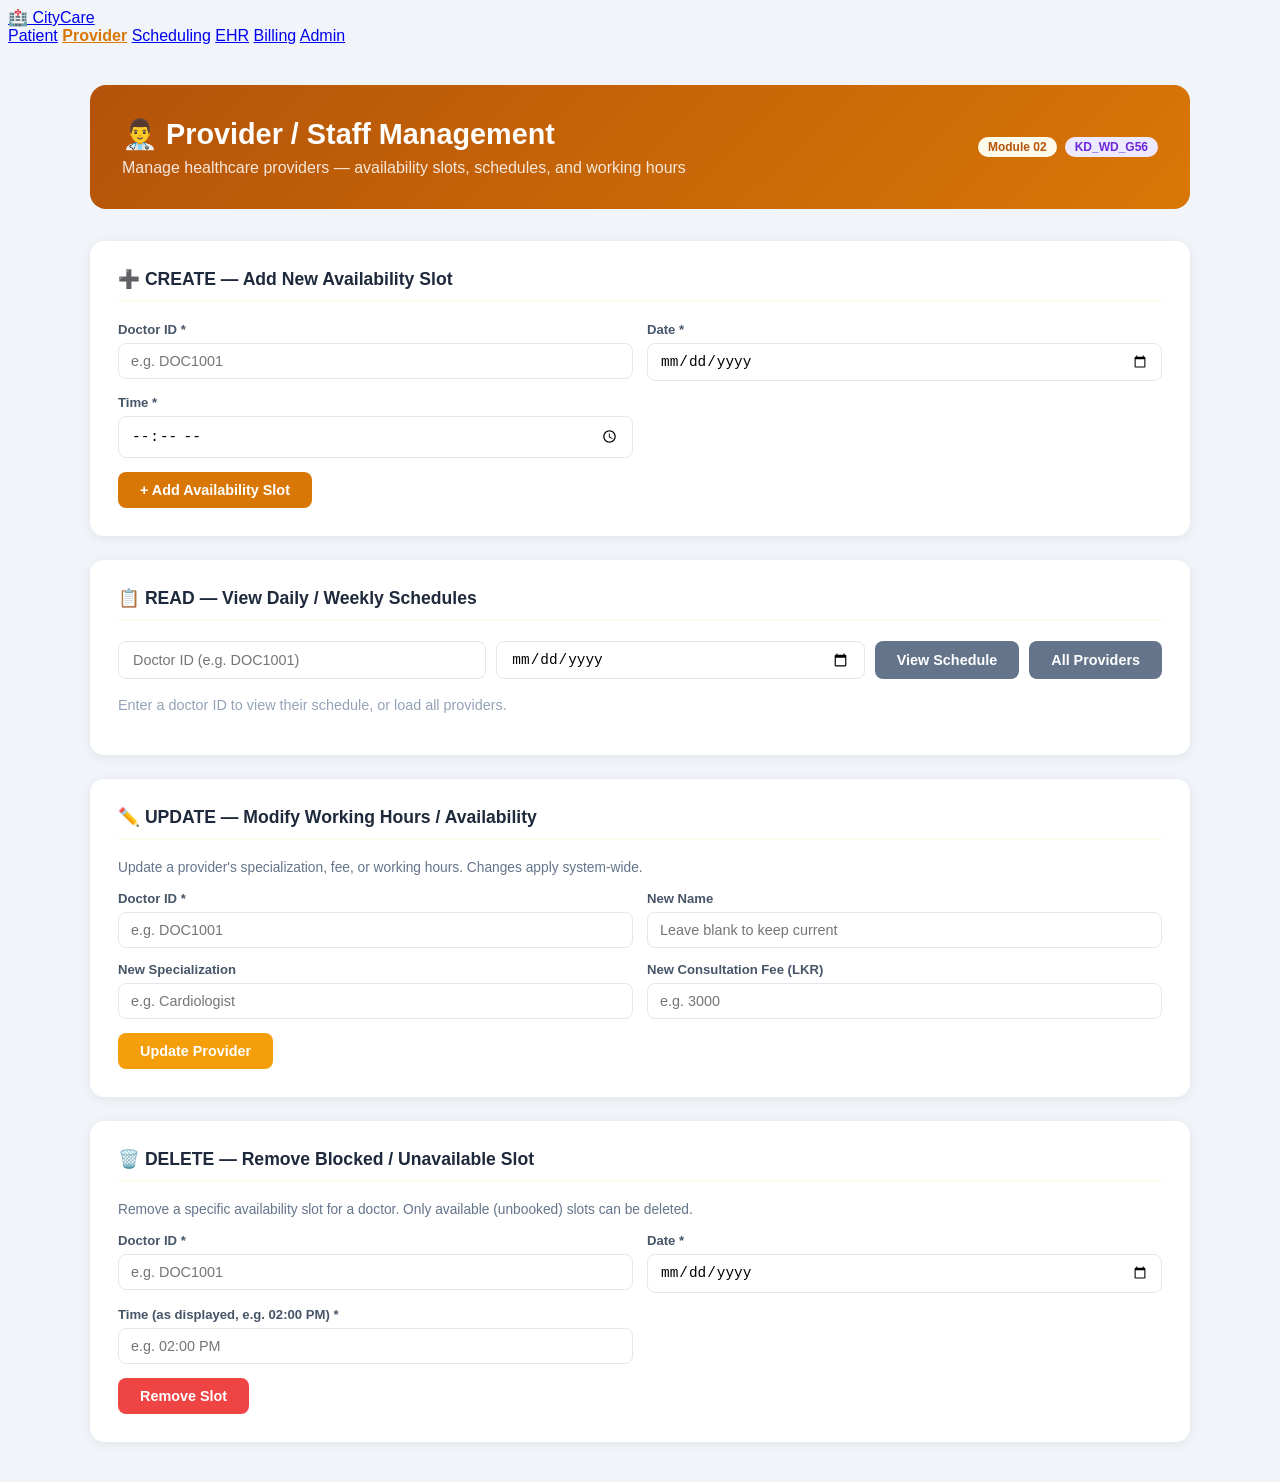
==== provider.html @ 3f436271 "Provider Management" ====
<!DOCTYPE html>
<html lang="en">
<head>
<meta charset="UTF-8">
<meta name="viewport" content="width=device-width, initial-scale=1.0">
<title>Provider / Staff Management | CityCare Hospital</title>
<link rel="stylesheet" href="style.css">
<style>
  body{background:#f1f5f9;font-family:'Inter',sans-serif;}
  .prov-container{max-width:1100px;margin:40px auto;padding:0 20px;}
  .page-header{background:linear-gradient(135deg,#b45309,#d97706);color:#fff;border-radius:16px;padding:32px;margin-bottom:32px;}
  .page-header h1{margin:0 0 8px;font-size:1.8rem;}
  .page-header p{margin:0;opacity:.85;}
  .card{background:#fff;border-radius:14px;padding:28px;margin-bottom:24px;box-shadow:0 2px 12px rgba(0,0,0,.07);}
  .card h2{font-size:1.1rem;font-weight:700;color:#1e293b;margin:0 0 20px;border-bottom:2px solid #fffbeb;padding-bottom:10px;}
  .form-row{display:grid;grid-template-columns:1fr 1fr;gap:14px;margin-bottom:14px;}
  .form-group{display:flex;flex-direction:column;gap:6px;}
  .form-group label{font-size:.82rem;font-weight:600;color:#475569;}
  .form-group input,.form-group select{border:1.5px solid #e2e8f0;border-radius:8px;padding:9px 12px;font-size:.9rem;outline:none;transition:border-color .2s;}
  .form-group input:focus,.form-group select:focus{border-color:#d97706;}
  .btn{padding:10px 22px;border:none;border-radius:8px;cursor:pointer;font-weight:600;font-size:.9rem;transition:all .2s;}
  .btn-primary{background:#d97706;color:#fff;}.btn-primary:hover{background:#b45309;}
  .btn-warning{background:#f59e0b;color:#fff;}.btn-warning:hover{background:#d97706;}
  .btn-danger{background:#ef4444;color:#fff;}.btn-danger:hover{background:#dc2626;}
  .btn-secondary{background:#64748b;color:#fff;}.btn-secondary:hover{background:#475569;}
  .msg{padding:10px 16px;border-radius:8px;margin-top:12px;font-size:.88rem;display:none;}
  .msg.success{background:#fffbeb;color:#92400e;border:1px solid #fde68a;display:block;}
  .msg.error{background:#fee2e2;color:#991b1b;border:1px solid #fecaca;display:block;}
  .provider-grid{display:grid;grid-template-columns:repeat(auto-fill,minmax(280px,1fr));gap:20px;margin-top:16px;}
  .provider-card{background:#fffbeb;border:1.5px solid #fde68a;border-radius:12px;padding:20px;transition:transform .2s;}
  .provider-card:hover{transform:translateY(-2px);box-shadow:0 4px 16px rgba(0,0,0,.1);}
  .provider-avatar{width:60px;height:60px;border-radius:50%;object-fit:cover;background:#fde68a;display:flex;align-items:center;justify-content:center;font-size:1.6rem;margin-bottom:12px;}
  .provider-name{font-weight:700;font-size:1rem;color:#1e293b;margin-bottom:4px;}
  .provider-spec{font-size:.84rem;color:#92400e;margin-bottom:4px;}
  .provider-fee{font-size:.84rem;color:#475569;}
  .provider-id{font-size:.74rem;color:#94a3b8;margin-top:6px;font-family:monospace;}
  .slot-table{width:100%;border-collapse:collapse;font-size:.86rem;}
  .slot-table th{background:#fffbeb;color:#b45309;font-weight:700;padding:10px 12px;text-align:left;}
  .slot-table td{padding:10px 12px;border-bottom:1px solid #f1f5f9;}
  .badge{display:inline-block;padding:2px 8px;border-radius:20px;font-size:.74rem;font-weight:700;}
  .badge-avail{background:#dcfce7;color:#166534;}
  .search-bar{display:flex;gap:10px;margin-bottom:18px;flex-wrap:wrap;}
  .search-bar input{flex:1;min-width:200px;border:1.5px solid #e2e8f0;border-radius:8px;padding:9px 14px;font-size:.9rem;outline:none;}
  .search-bar input:focus{border-color:#d97706;}
  .module-badge{background:#fffbeb;color:#b45309;font-size:.75rem;font-weight:700;padding:3px 10px;border-radius:20px;}
  .group-badge{background:#ede9fe;color:#6d28d9;font-size:.75rem;font-weight:700;padding:3px 10px;border-radius:20px;}
  @media(max-width:640px){.form-row{grid-template-columns:1fr;}}
</style>
</head>
<body>
<nav class="glass-nav">
  <div class="nav-container">
    <a class="nav-brand" href="index.html">🏥 CityCare</a>
    <div class="nav-links">
      <a href="patient.html">Patient</a>
      <a href="provider.html" style="color:#d97706;font-weight:700;">Provider</a>
      <a href="scheduling.html">Scheduling</a>
      <a href="ehr.html">EHR</a>
      <a href="billing.html">Billing</a>
      <a href="admin.html">Admin</a>
    </div>
  </div>
</nav>

<div class="prov-container">
  <div class="page-header">
    <div style="display:flex;align-items:center;gap:14px;flex-wrap:wrap;">
      <div>
        <h1>👨‍⚕️ Provider / Staff Management</h1>
        <p>Manage healthcare providers — availability slots, schedules, and working hours</p>
      </div>
      <div style="margin-left:auto;display:flex;gap:8px;flex-wrap:wrap;">
        <span class="module-badge">Module 02</span>
        <span class="group-badge">KD_WD_G56</span>
      </div>
    </div>
  </div>

  <!-- CREATE -->
  <div class="card">
    <h2>➕ CREATE — Add New Availability Slot</h2>
    <div class="form-row">
      <div class="form-group">
        <label>Doctor ID *</label>
        <input id="slot-docId" type="text" placeholder="e.g. DOC1001">
      </div>
      <div class="form-group">
        <label>Date *</label>
        <input id="slot-date" type="date">
      </div>
    </div>
    <div class="form-row">
      <div class="form-group">
        <label>Time *</label>
        <input id="slot-time" type="time">
      </div>
    </div>
    <button class="btn btn-primary" onclick="addSlot()">+ Add Availability Slot</button>
    <div id="create-msg" class="msg"></div>
  </div>

  <!-- READ -->
  <div class="card">
    <h2>📋 READ — View Daily / Weekly Schedules</h2>
    <div class="search-bar">
      <input id="search-docId" type="text" placeholder="Doctor ID (e.g. DOC1001)">
      <input id="search-date" type="date" placeholder="Filter by date">
      <button class="btn btn-secondary" onclick="loadSchedule()">View Schedule</button>
      <button class="btn btn-secondary" onclick="loadAllProviders()">All Providers</button>
    </div>
    <div id="schedule-container">
      <p style="color:#94a3b8;font-size:.9rem;">Enter a doctor ID to view their schedule, or load all providers.</p>
    </div>
  </div>

  <!-- UPDATE -->
  <div class="card">
    <h2>✏️ UPDATE — Modify Working Hours / Availability</h2>
    <p style="font-size:.86rem;color:#64748b;margin-bottom:16px;">Update a provider's specialization, fee, or working hours. Changes apply system-wide.</p>
    <div class="form-row">
      <div class="form-group">
        <label>Doctor ID *</label>
        <input id="upd-docId" type="text" placeholder="e.g. DOC1001">
      </div>
      <div class="form-group">
        <label>New Name</label>
        <input id="upd-name" type="text" placeholder="Leave blank to keep current">
      </div>
    </div>
    <div class="form-row">
      <div class="form-group">
        <label>New Specialization</label>
        <input id="upd-spec" type="text" placeholder="e.g. Cardiologist">
      </div>
      <div class="form-group">
        <label>New Consultation Fee (LKR)</label>
        <input id="upd-fee" type="number" min="0" placeholder="e.g. 3000">
      </div>
    </div>
    <button class="btn btn-warning" onclick="updateProvider()">Update Provider</button>
    <div id="update-msg" class="msg"></div>
  </div>

  <!-- DELETE -->
  <div class="card">
    <h2>🗑️ DELETE — Remove Blocked / Unavailable Slot</h2>
    <p style="font-size:.86rem;color:#64748b;margin-bottom:16px;">Remove a specific availability slot for a doctor. Only available (unbooked) slots can be deleted.</p>
    <div class="form-row">
      <div class="form-group">
        <label>Doctor ID *</label>
        <input id="del-docId" type="text" placeholder="e.g. DOC1001">
      </div>
      <div class="form-group">
        <label>Date *</label>
        <input id="del-date" type="date">
      </div>
    </div>
    <div class="form-row">
      <div class="form-group">
        <label>Time (as displayed, e.g. 02:00 PM) *</label>
        <input id="del-time" type="text" placeholder="e.g. 02:00 PM">
      </div>
    </div>
    <button class="btn btn-danger" onclick="deleteSlot()">Remove Slot</button>
    <div id="delete-msg" class="msg"></div>
  </div>
</div>

<script>
function showMsg(id, text, ok) {
  const el = document.getElementById(id);
  el.textContent = text;
  el.className = 'msg ' + (ok ? 'success' : 'error');
}
function fmt(t) {
  if (!t) return '';
  const [h, m] = t.split(':');
  const hr = parseInt(h);
  return `${hr > 12 ? hr - 12 : hr || 12}:${m} ${hr >= 12 ? 'PM' : 'AM'}`;
}
async function addSlot() {
  const docId = document.getElementById('slot-docId').value.trim();
  const date  = document.getElementById('slot-date').value;
  const time  = fmt(document.getElementById('slot-time').value);
  if (!docId || !date || !time) { showMsg('create-msg','All fields are required.', false); return; }
  const r = await fetch('/api/slots/add', { method:'POST', headers:{'Content-Type':'application/json'}, body:JSON.stringify({docId, date, time}) });
  const d = await r.json();
  showMsg('create-msg', d.message||(d.success?`Slot added: ${docId} on ${date} at ${time}`:'Failed.'), d.success === true);
}
async function loadSchedule() {
  const docId = document.getElementById('search-docId').value.trim();
  if (!docId) { document.getElementById('schedule-container').innerHTML='<p style="color:red;font-size:.9rem;">Enter a Doctor ID.</p>'; return; }
  const r = await fetch(`/api/slots/doctor/${docId}`);
  const d = await r.json();
  const slots = Array.isArray(d) ? d : (d.slots||[]);
  const fd = document.getElementById('search-date').value;
  renderSlots(fd ? slots.filter(s=>(s.date || '').includes(fd)) : slots);
}
async function loadAllProviders() {
  const r = await fetch('/api/providers/all');
  const d = await r.json();
  const c = document.getElementById('schedule-container');
  const providers = Array.isArray(d) ? d : [];
  if (!providers.length) { c.innerHTML='<p style="color:#94a3b8;font-size:.9rem;">No providers found.</p>'; return; }
  c.innerHTML = `<div class="provider-grid">${providers.map(p=>`
    <div class="provider-card">
      ${p.photo ? `<img class="provider-avatar" src="${p.photo}" alt="${p.name}" style="width:60px;height:60px;border-radius:50%;object-fit:cover;">` : `<div class="provider-avatar">👨‍⚕️</div>`}
      <div class="provider-name">${p.name||p.id}</div>
      <div class="provider-spec">${p.specialization||'-'}</div>
      <div class="provider-fee">Fee: LKR ${p.fee||'-'}</div>
      <div class="provider-id">${p.id||'-'}</div>
    </div>`).join('')}</div>`;
}
function renderSlots(slots) {
  const c = document.getElementById('schedule-container');
  if (!slots.length) { c.innerHTML='<p style="color:#94a3b8;font-size:.9rem;">No slots found.</p>'; return; }
  c.innerHTML=`<table class="slot-table">
    <thead><tr><th>Doctor ID</th><th>Date</th><th>Time</th><th>Status</th></tr></thead>
    <tbody>${slots.map(s=>`<tr>
      <td><b>${s.doctorId || '-'}</b></td><td>${s.date || '-'}</td><td>${s.time || '-'}</td>
      <td><span class="badge badge-avail">${s.status || 'AVAILABLE'}</span></td>
    </tr>`).join('')}</tbody>
  </table>`;
}
async function updateProvider() {
  const id = document.getElementById('upd-docId').value.trim();
  if (!id) { showMsg('update-msg','Doctor ID is required.', false); return; }
  const body = {};
  const name = document.getElementById('upd-name').value.trim();
  const spec = document.getElementById('upd-spec').value.trim();
  const fee  = document.getElementById('upd-fee').value.trim();
  if (name) body.name = name;
  if (spec) body.specialization = spec;
  if (fee)  body.fee = fee;
  const r = await fetch(`/api/providers/update/${id}`, { method:'PUT', headers:{'Content-Type':'application/json'}, body:JSON.stringify(body) });
  const d = await r.json();
  showMsg('update-msg', d.message||(d.success?'Provider updated.':'Update failed.'), d.success === true);
}
async function deleteSlot() {
  const docId = document.getElementById('del-docId').value.trim();
  const date  = document.getElementById('del-date').value;
  const time  = document.getElementById('del-time').value.trim();
  if (!docId || !date || !time) { showMsg('delete-msg','All fields are required.', false); return; }
  if (!confirm(`Remove slot for ${docId} on ${date} at ${time}?`)) return;
  const r = await fetch('/api/slots/delete', { method:'DELETE', headers:{'Content-Type':'application/json'}, body:JSON.stringify({docId, date, time}) });
  const d = await r.json();
  showMsg('delete-msg', d.message||(d.success?'Slot removed.':'Failed.'), d.success === true);
}
</script>
</body>
</html>
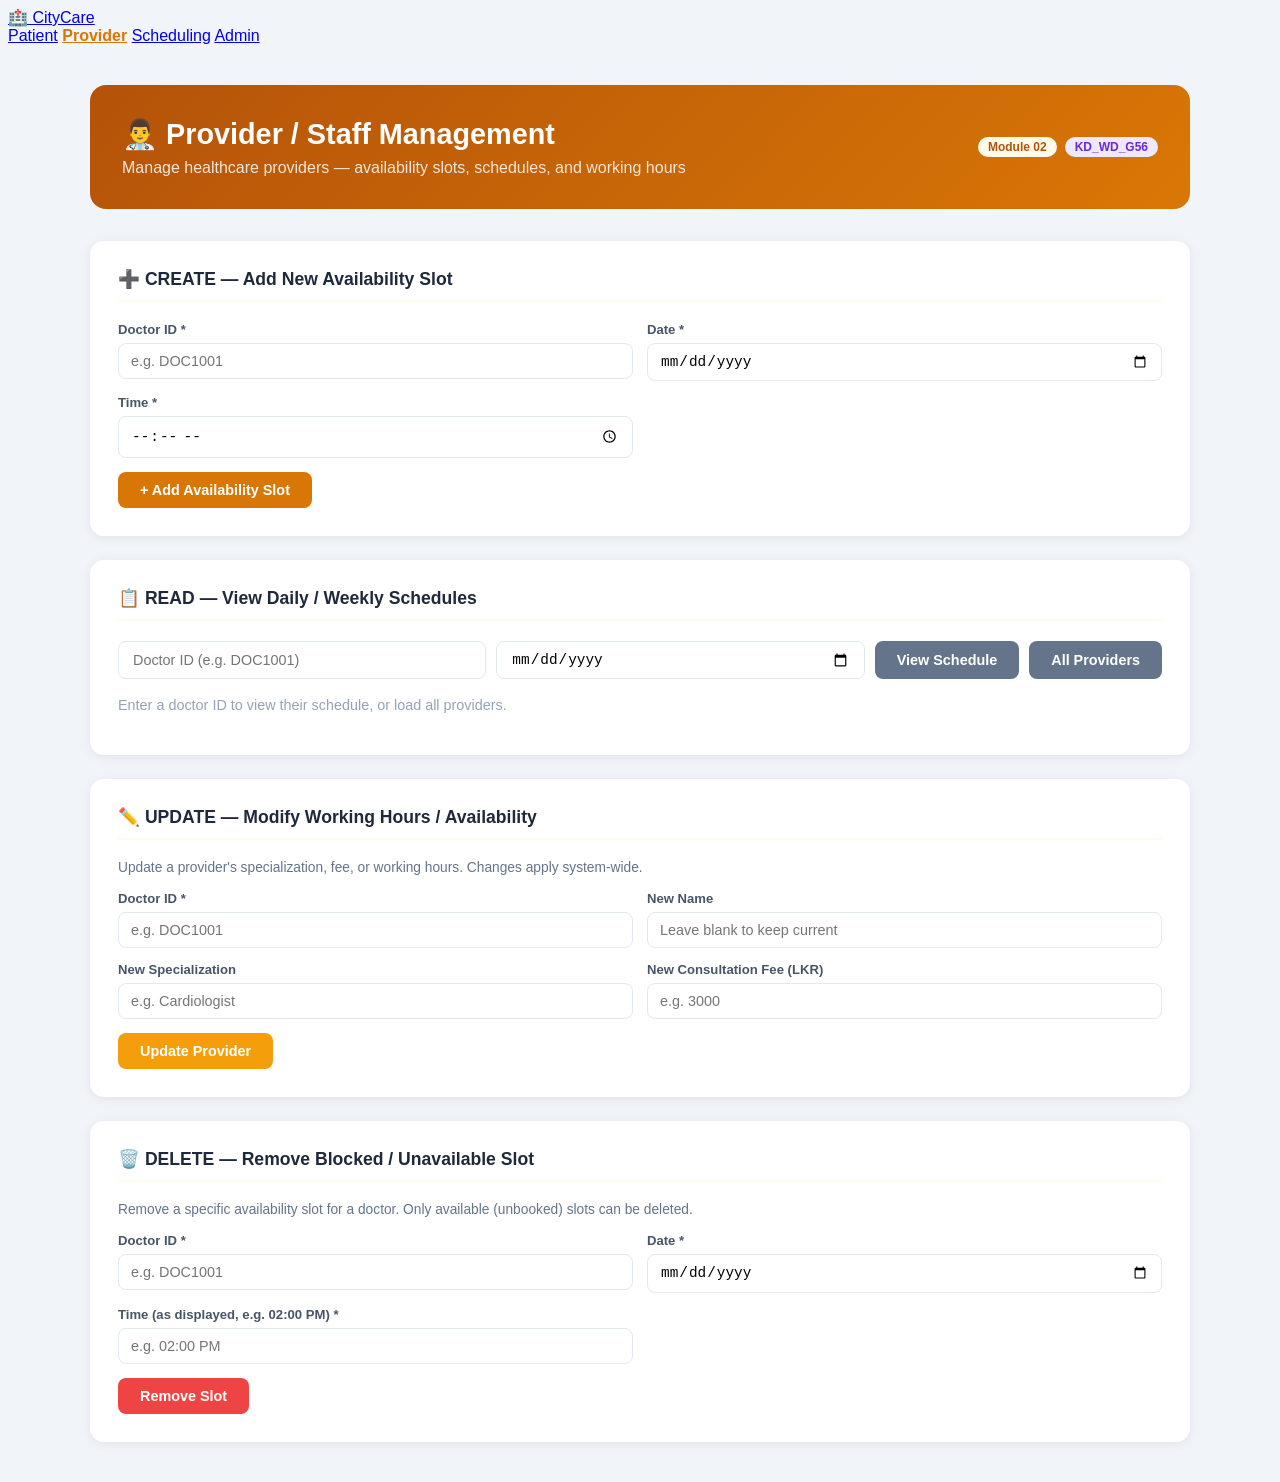
==== commit df7068e7: "Update provider.html" ====
--- a/provider.html
+++ b/provider.html
@@ -55,8 +55,6 @@
       <a href="patient.html">Patient</a>
       <a href="provider.html" style="color:#d97706;font-weight:700;">Provider</a>
       <a href="scheduling.html">Scheduling</a>
-      <a href="ehr.html">EHR</a>
-      <a href="billing.html">Billing</a>
       <a href="admin.html">Admin</a>
     </div>
   </div>
